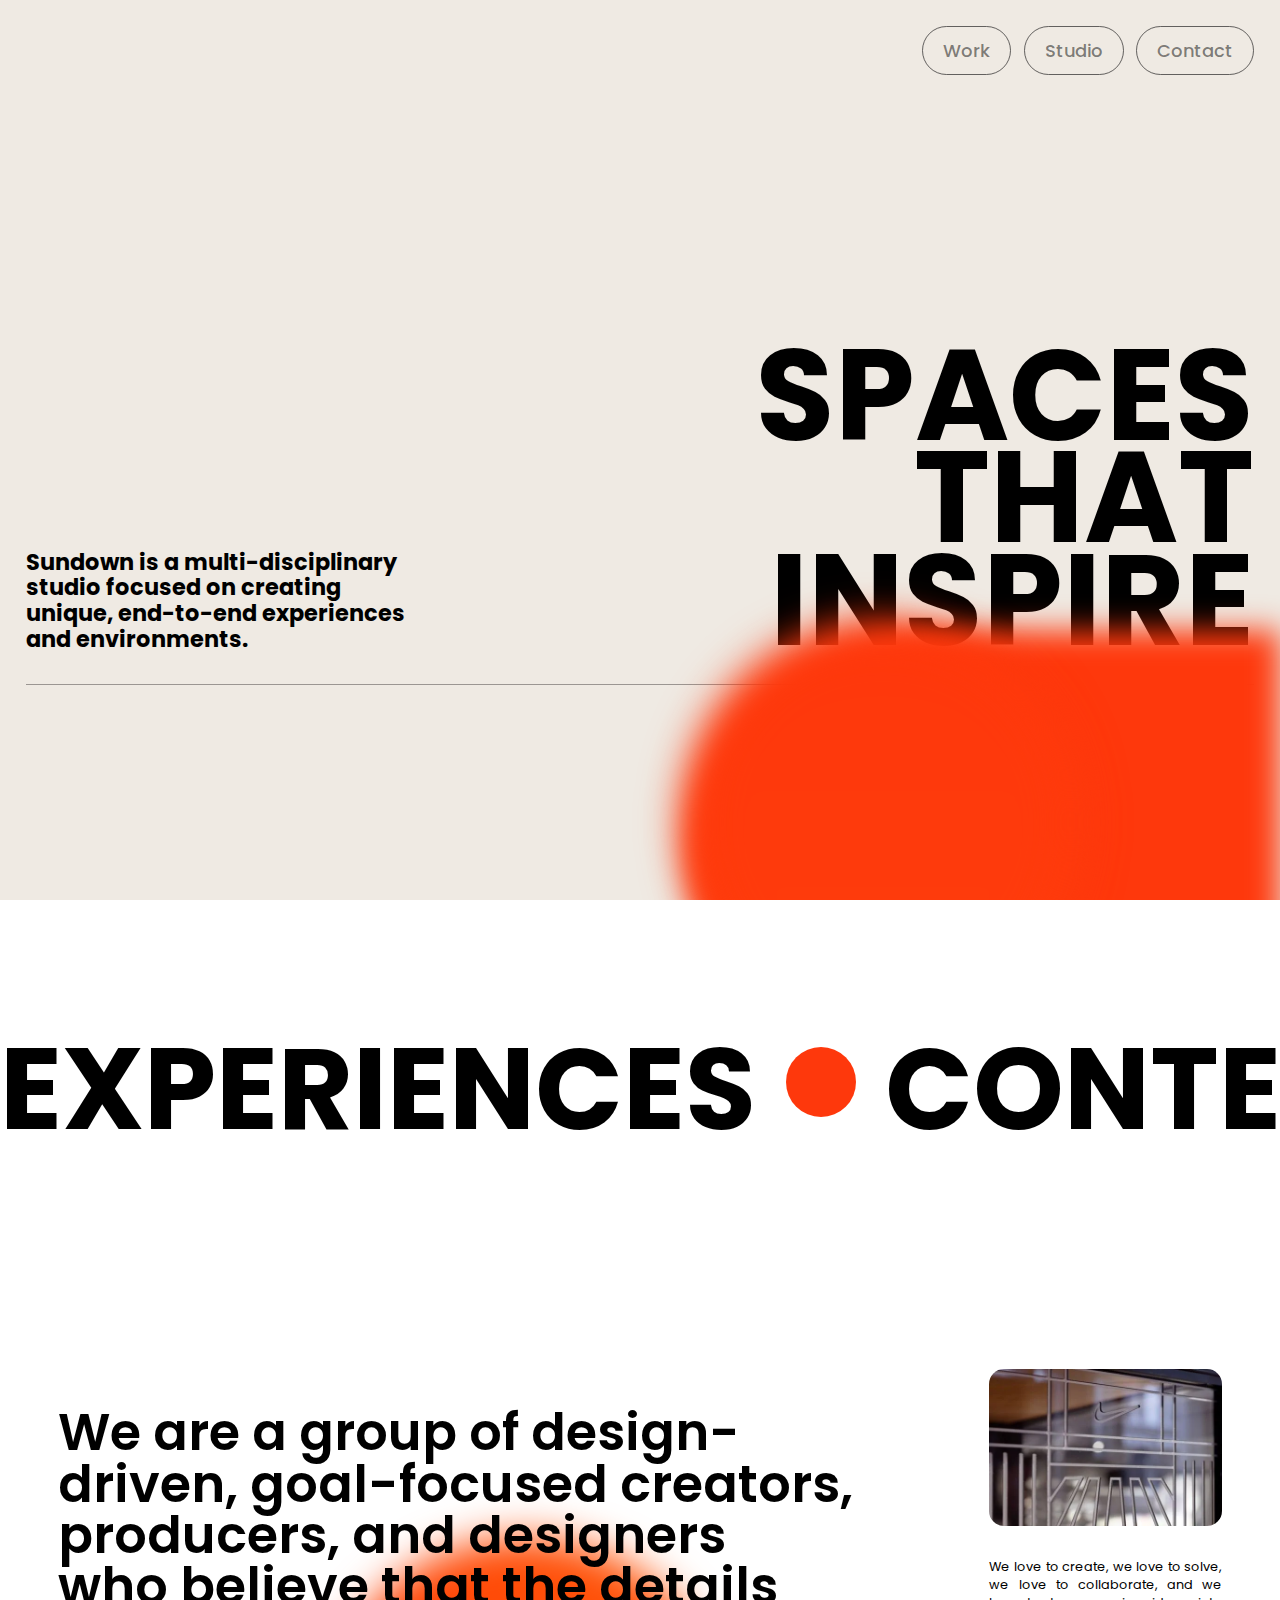
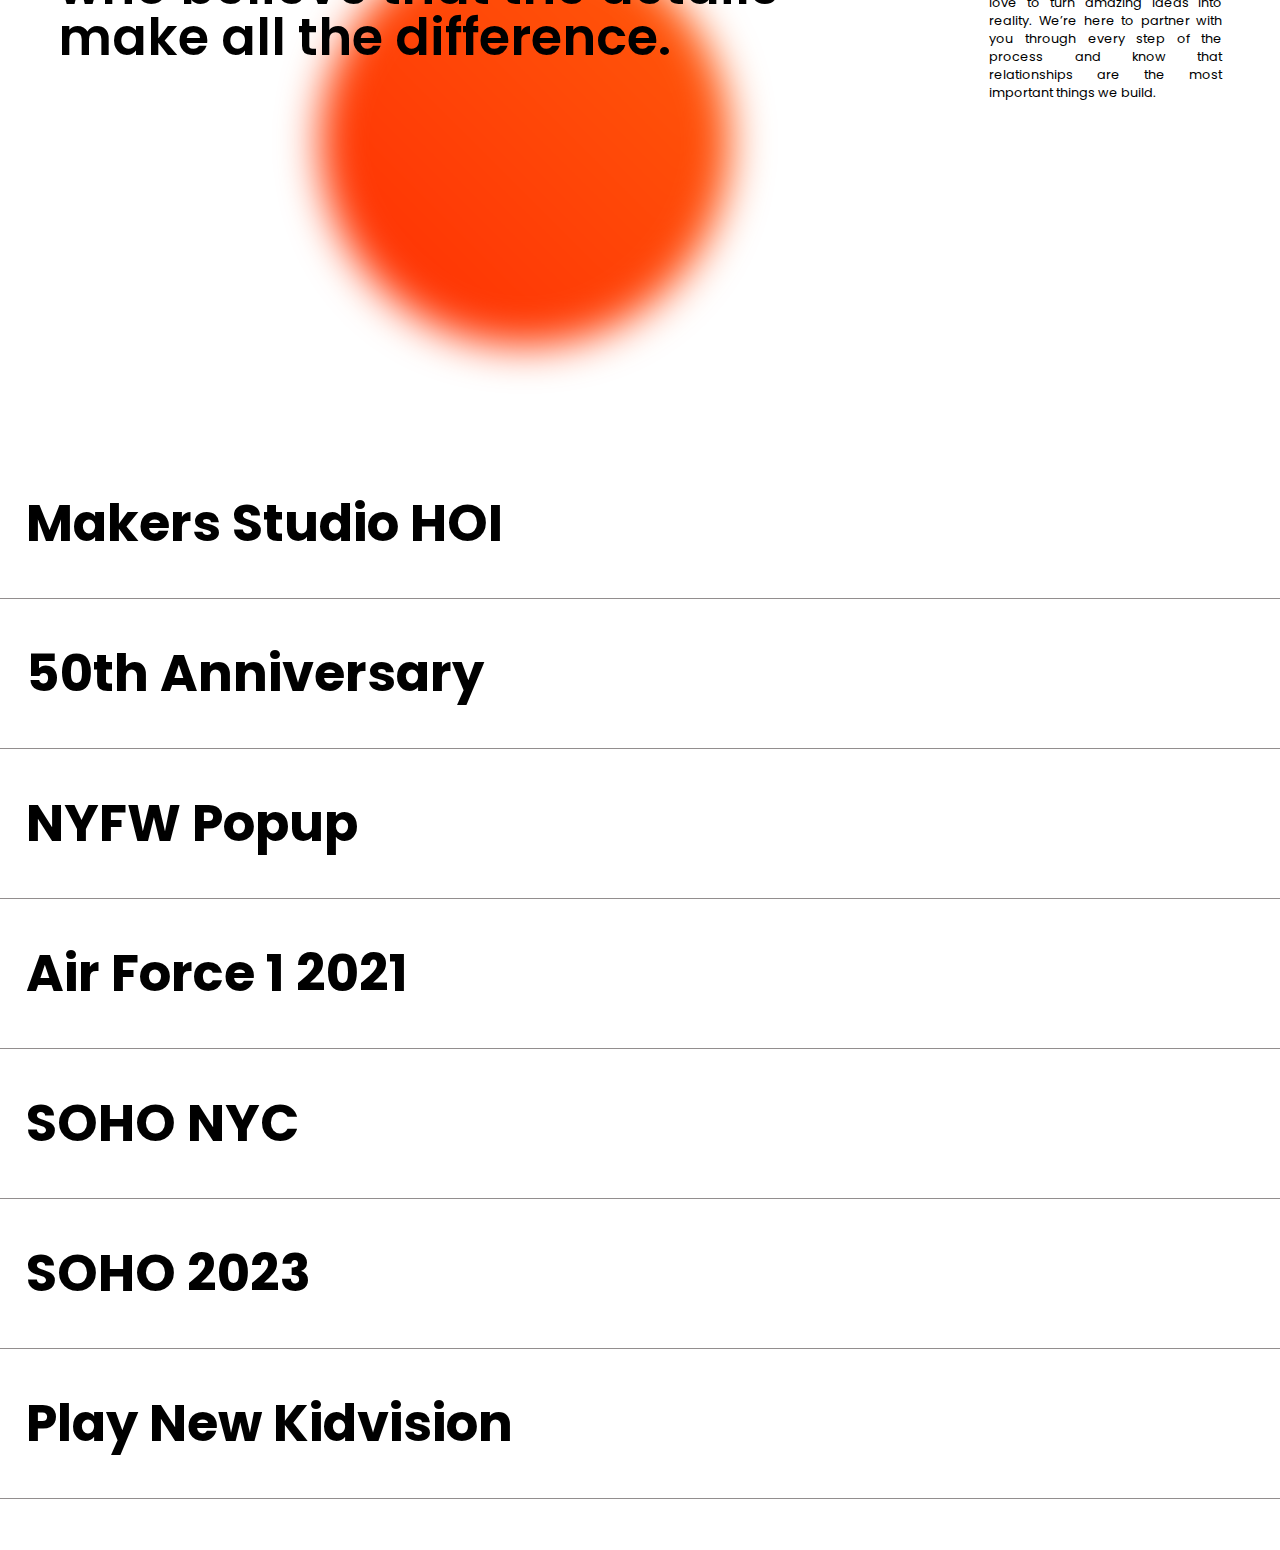
==== animated landing page/index.html @ bda1d617 "this landing page is completely made on html-css-js" ====
<!DOCTYPE html>
<html lang="en">
<head>
    <meta charset="UTF-8">
    <meta name="viewport" content="width=device-width, initial-scale=1.0">
    <title>Sundown Studio</title>
    <link rel="stylesheet" href="style.css">
    <link rel="stylesheet" href="https://cdn.jsdelivr.net/npm/locomotive-scroll@3.5.4/dist/locomotive-scroll.css">
    <link rel="shortcut icon" href="./favicon.png" type="image/x-icon">
</head>
<body>
    <div id="fixed-image">

    </div>
    <div id="main">
        <div id="page1">

            <nav>
                <img src="https://assets-global.website-files.com/64d3dd9edfb41666c35b15b7/64d3dd9edfb41666c35b15c2_Sundown%20logo.svg" alt="">

                <div id="nav-part2">
                    <h4><a href="#">Work</a></h4>
                    <h4><a href="#">Studio</a></h4>
                    <h4><a href="#">Contact</a></h4>
                </div>
            </nav>

            <div id="center">
                <div id="left">
                    <h3>Sundown is a multi-disciplinary studio focused on creating unique, end-to-end experiences and environments.</h3>
                </div>
                <div id="right">
                    <h1>SPACES <br>
                        THAT <br>
                        INSPIRE</h1>
                </div>
            
            <div id="hero-shape">
                <div id="hero-1"></div>
                <div id="hero-2"></div>
                <div id="hero-3"></div>
            </div>
            </div>
            <video autoplay loop muted src="./videos/video.mp4"></video>
          
        </div>

        <div id="page2">
            <div id="moving-text">
                <div class="con">
                    <h1>EXPERIENCES</h1>
                    <div id="gola"></div>
                    <H1>CONTENT</H1>
                    <div id="gola"></div>
                    <H1>ENVIRONMENT</H1>
                    <div id="gola"></div>
                </div>
                <div class="con">
                    <h1>EXPERIENCES</h1>
                    <div id="gola"></div>
                    <H1>CONTENT</H1>
                    <div id="gola"></div>
                    <H1>ENVIRONMENT</H1>
                    <div id="gola"></div>
                </div>
                <div class="con">
                    <h1>EXPERIENCES</h1>
                    <div id="gola"></div>
                    <H1>CONTENT</H1>
                    <div id="gola"></div>
                    <H1>ENVIRONMENT</H1>
                    <div id="gola"></div>
                </div>
            </div>
            <div id="page2-bottom">
                <h1>
                    We are a group of design-<br>driven, goal-focused creators,<br> producers, and designers <br> who believe that the details make all the difference. 
                </h1>
                <div id="bottom-page2">
                    <img src="./images/img2_sundown.webp" alt="">
                    <p>We love to create, we love to solve, we love to collaborate, and we love to turn amazing ideas into reality. We’re here to partner with you through every step of the process and know that relationships are the most important things we build.
                    </p>
                </div>
            </div>
            <div id="gooey">
                <div id="gooey1"></div>
                <div id="gooey2"></div>
            </div>
        </div>

        <div id="page3">
            <div id="elem-container">
                <div id="elem1" class="elem"
                    data-image="https://images.unsplash.com/photo-1701001308648-7b731a52b8d7?w=500&auto=format&fit=crop&q=60&ixlib=rb-4.0.3&ixid=M3wxMjA3fDB8MHxlZGl0b3JpYWwtZmVlZHwxNHx8fGVufDB8fHx8fA%3D%3D">
                    <div class="overlay"></div>
                    <h2>Makers Studio HOI</h2>
                </div>
                <div class="elem"
                    data-image="https://images.unsplash.com/photo-1700975928909-da4a46227a47?w=500&auto=format&fit=crop&q=60&ixlib=rb-4.0.3&ixid=M3wxMjA3fDB8MHxlZGl0b3JpYWwtZmVlZHw0fHx8ZW58MHx8fHx8">
                    <div class="overlay"></div>
                    <h2>50th Anniversary</h2>
                </div>
                <div class="elem"
                    data-image="https://images.unsplash.com/photo-1701077137611-9be394bf62f0?w=500&auto=format&fit=crop&q=60&ixlib=rb-4.0.3&ixid=M3wxMjA3fDB8MHxlZGl0b3JpYWwtZmVlZHwyMHx8fGVufDB8fHx8fA%3D%3D">
                    <div class="overlay"></div>
                    <h2>NYFW Popup</h2>
                </div>
                <div class="elem"
                    data-image="https://images.unsplash.com/photo-1701014159309-4a8b84faadfe?w=500&auto=format&fit=crop&q=60&ixlib=rb-4.0.3&ixid=M3wxMjA3fDB8MHxlZGl0b3JpYWwtZmVlZHwxOXx8fGVufDB8fHx8fA%3D%3D">
                    <div class="overlay"></div>
                    <h2>Air Force 1 2021</h2>
                </div>
                <div class="elem"
                    data-image="https://images.unsplash.com/photo-1700924546093-f914fd5b8814?w=500&auto=format&fit=crop&q=60&ixlib=rb-4.0.3&ixid=M3wxMjA3fDB8MHxlZGl0b3JpYWwtZmVlZHwyOHx8fGVufDB8fHx8fA%3D%3D">
                    <div class="overlay"></div>
                    <h2>SOHO NYC</h2>
                </div>
                <div class="elem"
                    data-image="https://images.unsplash.com/photo-1700601437860-e66da79cf6d2?w=500&auto=format&fit=crop&q=60&ixlib=rb-4.0.3&ixid=M3wxMjA3fDB8MHxlZGl0b3JpYWwtZmVlZHw1OXx8fGVufDB8fHx8fA%3D%3D">
                    <div class="overlay"></div>
                    <h2>SOHO 2023</h2>
                </div>
                <div class="elem"
                    data-image="https://images.unsplash.com/photo-1700769025506-6c3dcb9ec9b7?w=500&auto=format&fit=crop&q=60&ixlib=rb-4.0.3&ixid=M3wxMjA3fDB8MHxlZGl0b3JpYWwtZmVlZHw2OXx8fGVufDB8fHx8fA%3D%3D">
                    <div class="overlay"></div>
                    <h2>Play New Kidvision</h2>
                </div>
            </div>

    </div>
    <script src="https://cdn.jsdelivr.net/npm/locomotive-scroll@3.5.4/dist/locomotive-scroll.js"></script>
    <script src="https://cdnjs.cloudflare.com/ajax/libs/gsap/3.12.5/gsap.min.js" integrity="sha512-7eHRwcbYkK4d9g/6tD/mhkf++eoTHwpNM9woBxtPUBWm67zeAfFC+HrdoE2GanKeocly/VxeLvIqwvCdk7qScg==" crossorigin="anonymous" referrerpolicy="no-referrer"></script>
    <script src="https://cdnjs.cloudflare.com/ajax/libs/gsap/3.12.5/ScrollTrigger.min.js" integrity="sha512-onMTRKJBKz8M1TnqqDuGBlowlH0ohFzMXYRNebz+yOcc5TQr/zAKsthzhuv0hiyUKEiQEQXEynnXCvNTOk50dg==" crossorigin="anonymous" referrerpolicy="no-referrer"></script>
    <script src="script.js"></script>
</body>
</html>
---- animated landing page/style.css ----
@import url('https://fonts.googleapis.com/css2?family=Poppins:ital,wght@0,100;0,200;0,300;0,400;0,500;0,600;0,700;0,800;0,900;1,100;1,200;1,300;1,400;1,500;1,600;1,700;1,800;1,900&display=swap');


*{
    margin: 0;
    padding: 0;
    box-sizing: border-box;
    font-family: "Poppins", sans-serif;
}

html,body{
    height: 100%;
    width: 100%;
}

#page1{
    min-height: 100vh;
    width: 100%;
    background-color: rgb(239,234,227);
    position: relative;
    padding: 0 2vw;
}

nav{
    padding: 2vw 0vw;
    width: 100%;
    display: flex;
    align-items: center;
    justify-content: space-between;
}

#nav-part2{
    display: flex;
    align-items: center;
    gap: 1vw;
    
}

#nav-part2 h4 {
    padding: 10px 20px;
    border: 1px solid rgba(49, 47, 47, 0.74);
    border-radius: 50px;
    font-weight: 500;
    color: rgba(7, 7, 7, 0.521);
    transition: all ease 0.4s;
    position: relative;
    font-size: 18px;
    overflow: hidden;
    
}

#nav-part2 h4::after{
    content: "";
    position: absolute;
    height: 100%;
    width: 100%;
    background-color: black;
    left: 0;
    bottom: -100%;
    border-radius: 50%;
    transition: all ease 0.4s;
}

#nav-part2 h4:hover::after{
    bottom: 0;
    border-radius: 0 ;
}

#nav-part2 h4 a{
    color: rgba(0, 0, 0, 0.486);
    text-decoration: none;
    z-index: 9;
    position: relative;
}

#nav-part2 h4:hover a{
    color: white;
}

#center{
    height: 65vh;
    width: 100%;
    display: flex;
    align-items: flex-end;
    justify-content: space-between;
    border-bottom: 1px solid rgba(43, 40, 40, 0.432);
    padding-bottom: 2.5vw;
}

#left{
    width: 30vw;
    font-size: 1.5vw;
    line-height: 2vw;
}

#center h1{
    font-size: 10vw;
    text-align: right;
    line-height: 8vw;
}

#page1 video{
    width: 100%;
    border-radius: 30px;
    margin-top: 4vw;
    position: relative;
}

#hero-shape{
    position: absolute;
    width: 46vw;
    height: 36vw;
    right: 0;
    top: 70vh;

}

#hero-1{
    background-color: #FE380C;
    height: 100%;
    width: 100%;
    border-top-left-radius: 50%;
    border-bottom-left-radius: 50%;
    filter: blur(15px);
    position: absolute;
}

#hero-2{
    background: linear-gradient(#FE380C,#fe3c0c);
    height: 30vw;
    width: 30vw ;
    border-radius: 50%;
    filter: blur(20px);
    position: absolute;
    animation-name: anime2;
    animation-duration: 5s;
    animation-timing-function: linear;
    animation-direction: alternate;
    animation-iteration-count: infinite;
}

#hero-3{
    background: linear-gradient(#FE380C,#fe3c0c);
    height: 30vw;
    width: 30vw;
    border-radius: 50%;
    filter: blur(25px);
    position: absolute;
    animation-name: anime1;
    animation-duration: 3s;
    animation-timing-function: linear;
    animation-direction: alternate;
    animation-iteration-count: infinite;
}

@keyframes anime1 {
    from{
        transform: translate(55%,-3%);
    }
    to{
        transform: translate(0%,-10%);
    }
}

@keyframes anime2 {
    from{
        transform: translate(5%,-5%);
    }
    to{
        transform: translate(-20%,30%);
    }
}

#page2{
    min-height: 100vh;
    width: 100%;
    background-color: white;
    padding: 8vw 0;
    position: relative;
}

#moving-text{
    white-space: nowrap;
    overflow-x: auto;
}

#moving-text::-webkit-scrollbar{
    display: none;
}

.con{
    white-space: nowrap;
    display: inline-block;
    animation-name: move;
    animation-duration: 15s;
    animation-timing-function: linear;
    animation-iteration-count: infinite;
}

#moving-text h1{
    font-size: 9vw;
    display: inline-block;
}

#gola{
    display: inline-block;
    height: 70px;
    width: 70px;
    border-radius: 50%;
    background-color: #FE380C;
    margin: 1vw 2vw;
}

@keyframes move {
    from{
        transform: translateX(0);
    }
    to{
        transform: translate(-100%);

    }
    
}

#page2-bottom{
    height: 80vh;
    width: 100%;
    display: flex;
    padding: 4.5vw;
    align-items: center;
    justify-content: space-between;
    position: relative;
    z-index:9 ;
}

#page2-bottom h1{
    font-size: 4vw;
    width: 70%;
    line-height: 4vw;
    font-weight: 600;

}
#bottom-page2{
    width: 20%;

}

#bottom-page2 img{
    width: 100%;
    border-radius: 15px;
}
#bottom-page2 p{
    font-weight: 400;
    font-size:1vw;
    line-height: 1.4vw;
    text-align: justify;
    margin-top: 2vw;
}

#page2 #gooey{
    height: 32vw;
    width: 32vw;
    position: absolute;
    border-radius: 50%;
    background: linear-gradient(to top right, #ff2d03, #ff5c0b);
    top: 58%;
    left: 25%;
    filter: blur(20px);
    animation-name: gooey;
    animation-duration: 5s;
    animation-iteration-count: infinite;
    animation-direction: alternate;
    animation-timing-function: ease-in-out;
}

@keyframes gooey{
    from{
        filter: blur(20px);
        transform: translate(10%,-10%) skew(0);
    }
    to{
        filter: blur(30px);
        transform: translate(-10%,10%) skew(-12deg);
    }
}

#page3{
    min-height: 100vh;
    width: 100%;
    padding: 4vw 0;
    
}
.elem{
    height: 150px;
    width: 100%;
    /* background-color: orange; */
    position: relative;
    border-bottom: 1px solid #585151a6;
    overflow: hidden;
    display: flex;
    align-items: center;
    padding: 0 2vw;
}

.elem h2{
    font-size: 4vw;
    position: relative;
    z-index: 9;
}

.elem .overlay{
    height: 100%;
    width: 100%;
    background-color: #FF9831;
    position: absolute;
    left: 0;
    top: -100%;
    transition:all ease 0.25s;
}

.elem:hover .overlay{
    top: 0;
}

#fixed-image{
    height: 30vw;
    width: 25vw;
    background-color: red;
    border-radius: 10px;
    position: absolute;
    z-index: 99;
    left: 50%;
    top: 25%;
    display: none;

}
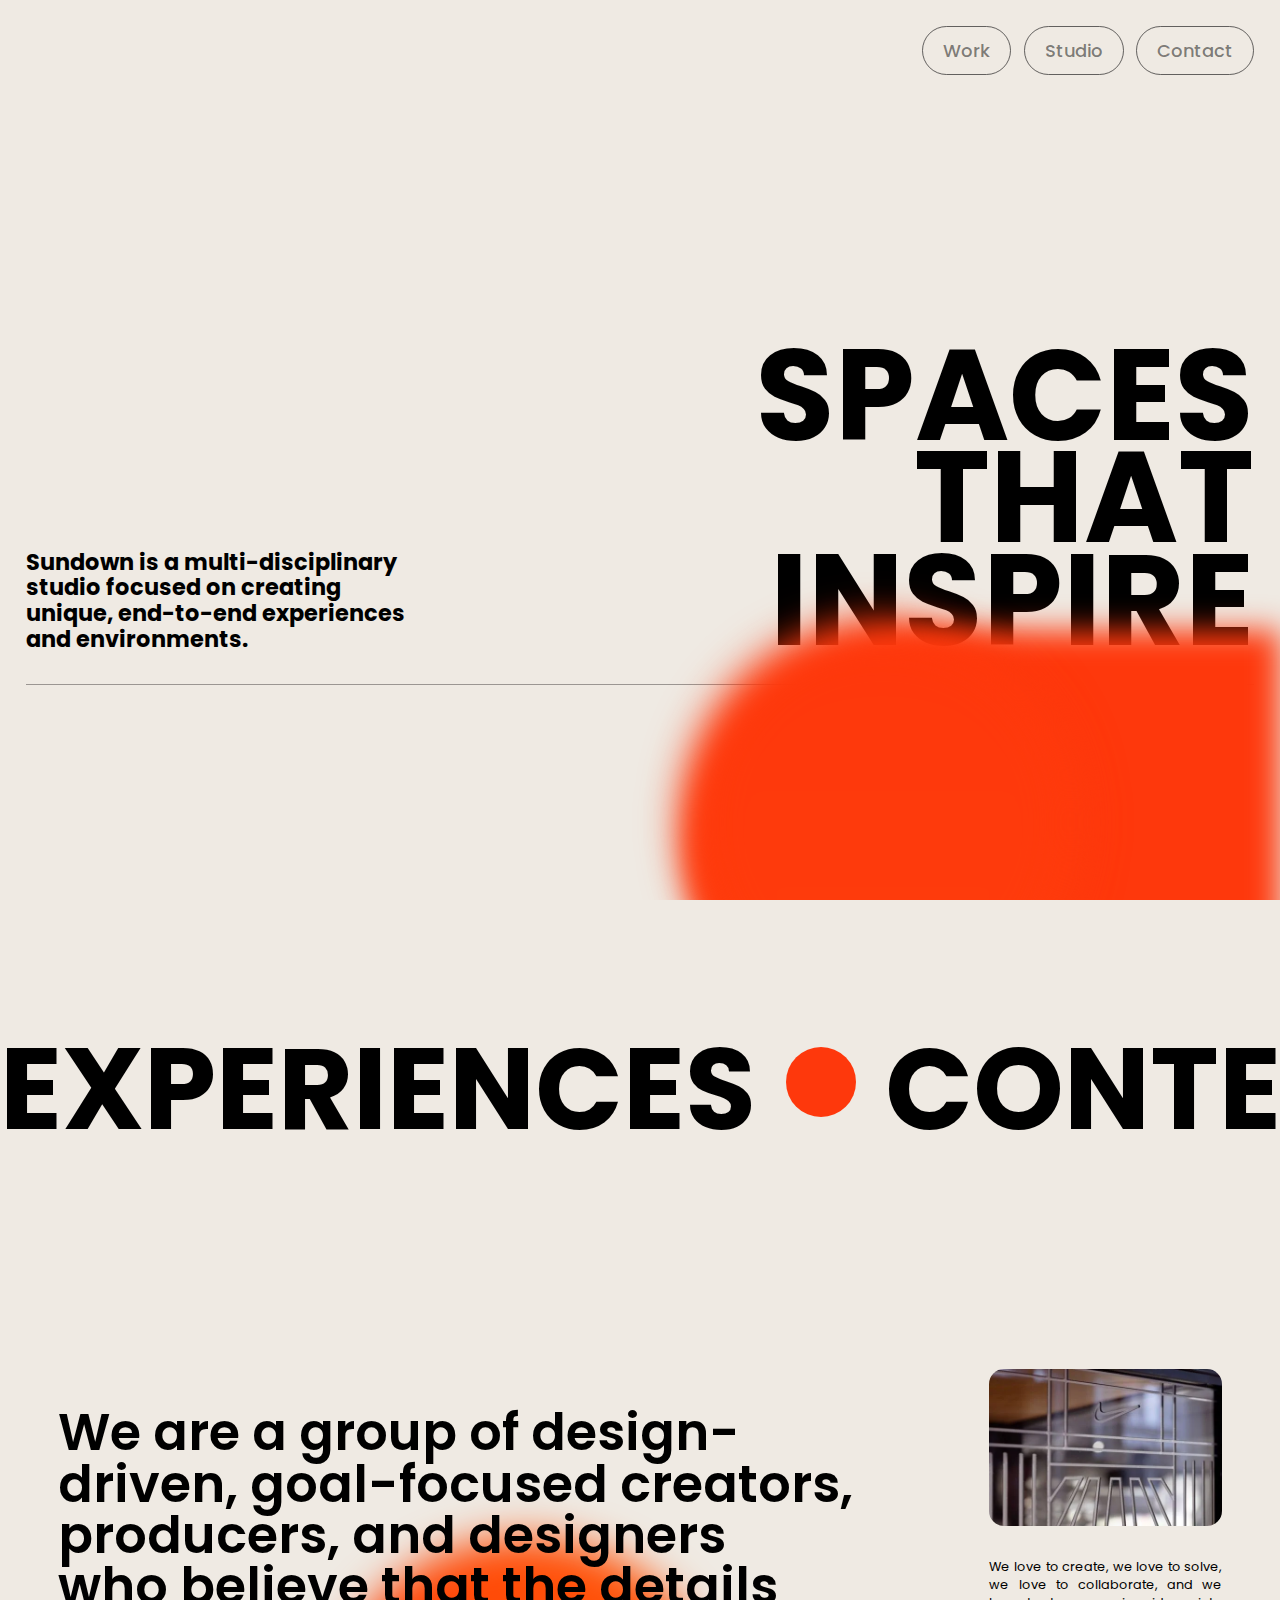
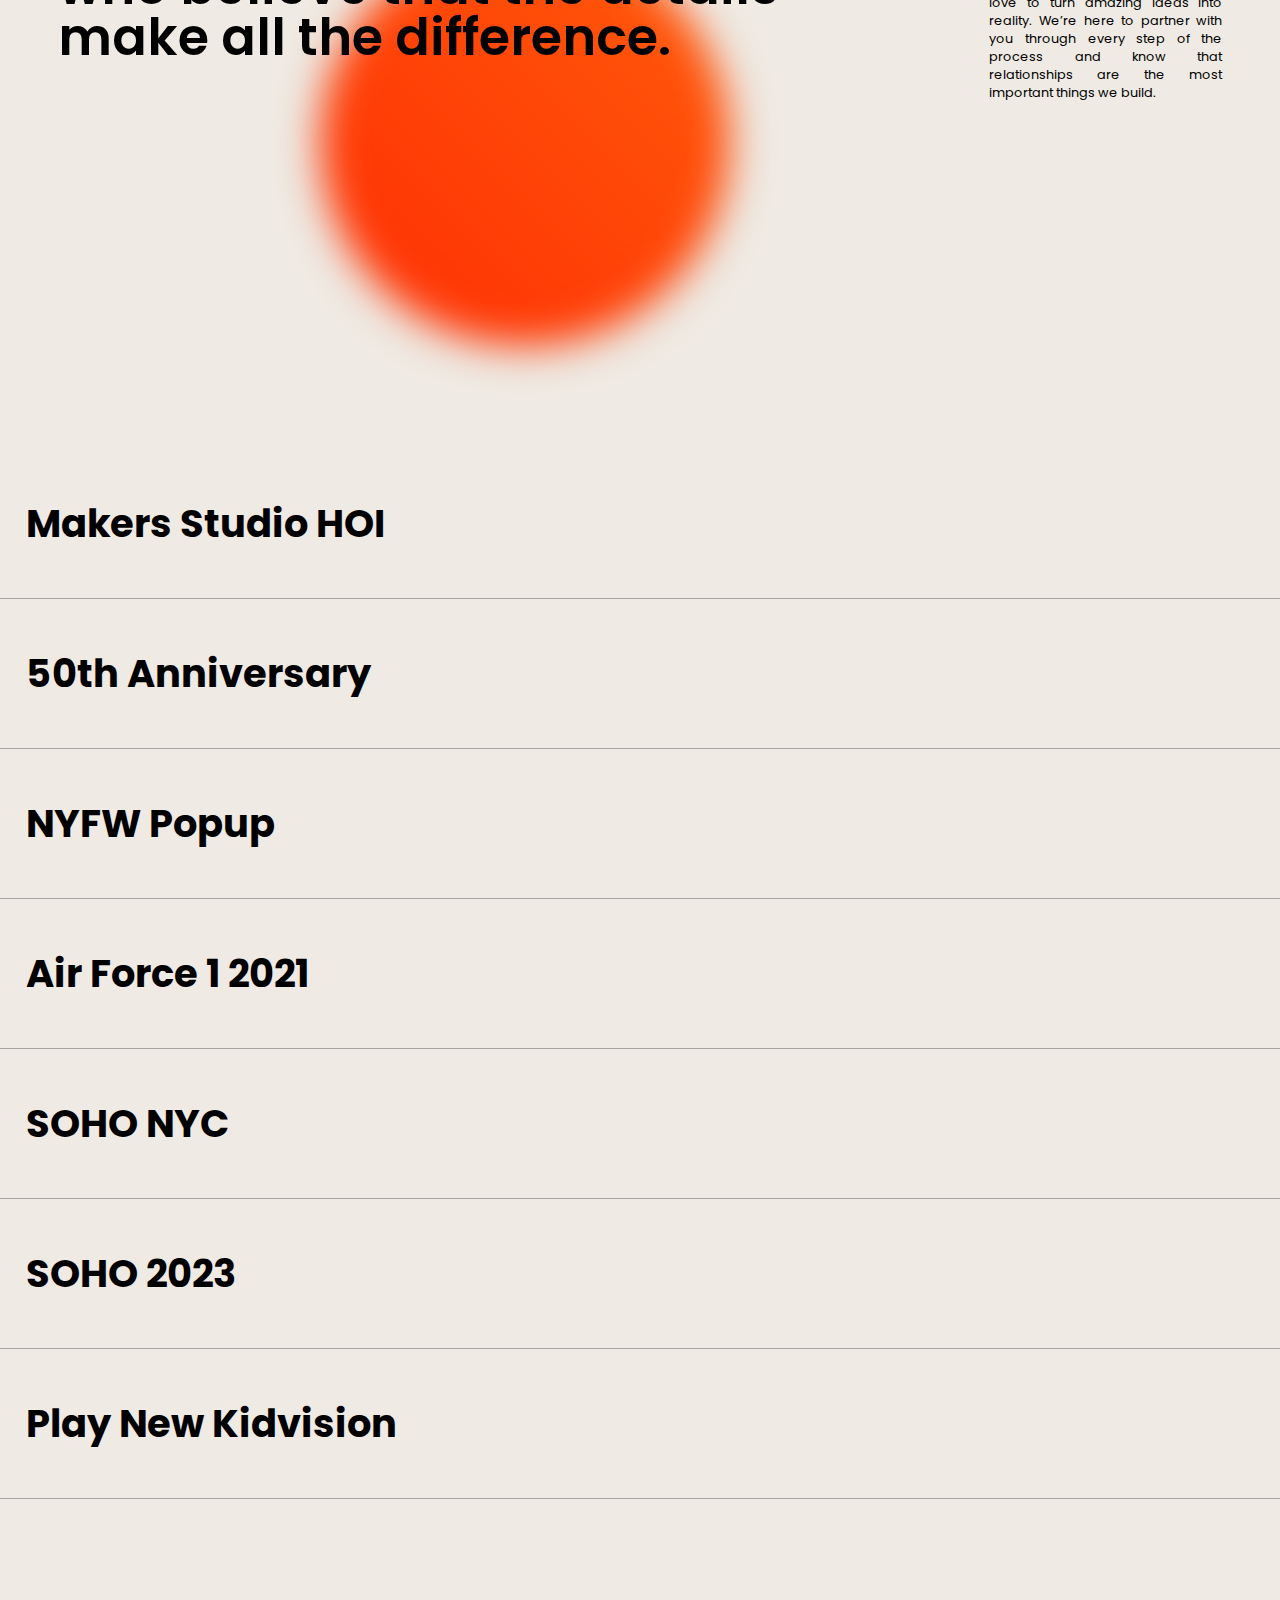
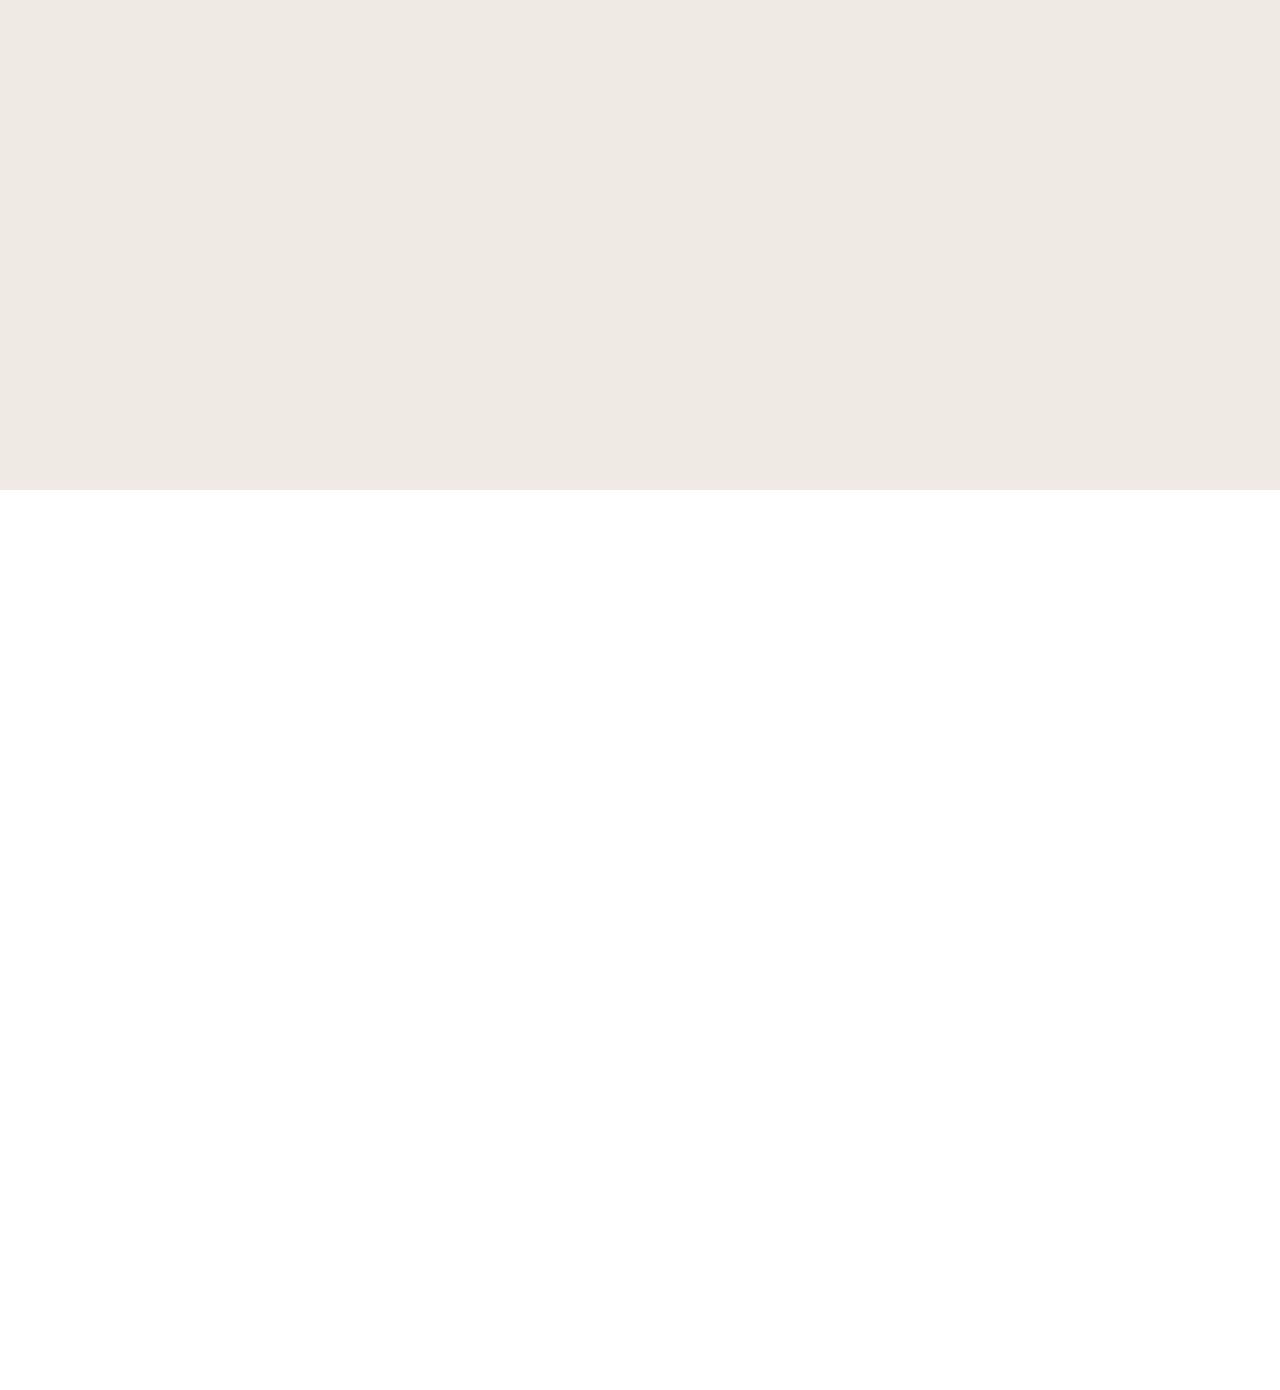
==== commit 1bf8f04f: "some edits" ====
--- a/animated landing page/index.html
+++ b/animated landing page/index.html
@@ -126,8 +126,24 @@
                     <h2>Play New Kidvision</h2>
                 </div>
             </div>
+        </div>
 
+        <!-- <div id="page4">
+            
+            <div id="left">
+                <h1 class="left" id="first">Design</h1>
+                <h1 class="left" id="then">Project <br>
+                        Execution</h1>
+                <p class="left">Our team works with our clients to refine an idea and concept into an executable design. We create a final design that encompasses the brand narrative to bring stories to life and provide end-to-end design solutions from concept, design, and architectural drawings to 3D renderings.</p>
+            </div>
+            <div id="right">
+                <img src="./images/img3.webp" alt="">
+            </div>            
+        </div> -->
+        <div id="page4"></div>
+        <div id="page5"></div>
     </div>
+
     <script src="https://cdn.jsdelivr.net/npm/locomotive-scroll@3.5.4/dist/locomotive-scroll.js"></script>
     <script src="https://cdnjs.cloudflare.com/ajax/libs/gsap/3.12.5/gsap.min.js" integrity="sha512-7eHRwcbYkK4d9g/6tD/mhkf++eoTHwpNM9woBxtPUBWm67zeAfFC+HrdoE2GanKeocly/VxeLvIqwvCdk7qScg==" crossorigin="anonymous" referrerpolicy="no-referrer"></script>
     <script src="https://cdnjs.cloudflare.com/ajax/libs/gsap/3.12.5/ScrollTrigger.min.js" integrity="sha512-onMTRKJBKz8M1TnqqDuGBlowlH0ohFzMXYRNebz+yOcc5TQr/zAKsthzhuv0hiyUKEiQEQXEynnXCvNTOk50dg==" crossorigin="anonymous" referrerpolicy="no-referrer"></script>
--- a/animated landing page/style.css
+++ b/animated landing page/style.css
@@ -11,6 +11,12 @@
 html,body{
     height: 100%;
     width: 100%;
+}
+
+#main{
+    /* background-color: black; */
+    position: relative;
+    z-index: 10;
 }
 
 #page1{
@@ -174,7 +180,7 @@
 #page2{
     min-height: 100vh;
     width: 100%;
-    background-color: white;
+    background-color: #EFEAE3;
     padding: 8vw 0;
     position: relative;
 }
@@ -249,6 +255,7 @@
     width: 100%;
     border-radius: 15px;
 }
+
 #bottom-page2 p{
     font-weight: 400;
     font-size:1vw;
@@ -284,53 +291,71 @@
     }
 }
 
-#page3{
+#page3 {
     min-height: 100vh;
     width: 100%;
+    background-color: #EFEAE3;
     padding: 4vw 0;
-    
-}
-.elem{
+}
+
+.elem {
     height: 150px;
     width: 100%;
-    /* background-color: orange; */
-    position: relative;
-    border-bottom: 1px solid #585151a6;
+    position: relative;
+
+    border-bottom: 1px solid #38383864;
     overflow: hidden;
     display: flex;
     align-items: center;
     padding: 0 2vw;
 }
 
-.elem h2{
-    font-size: 4vw;
+.elem h2 {
+    font-size: 3vw;
     position: relative;
     z-index: 9;
 }
 
-.elem .overlay{
+.elem .overlay {
     height: 100%;
     width: 100%;
-    background-color: #FF9831;
+    background-color: orange;
     position: absolute;
     left: 0;
     top: -100%;
-    transition:all ease 0.25s;
-}
-
-.elem:hover .overlay{
+    transition: all ease 0.25s;
+}
+
+.elem:hover .overlay {
     top: 0;
 }
 
-#fixed-image{
+
+
+#fixed-image {
     height: 30vw;
-    width: 25vw;
-    background-color: red;
-    border-radius: 10px;
-    position: absolute;
+    width: 24vw;
+    /* background-color: red; */
+    border-radius: 15px;
+    position: fixed;
     z-index: 99;
     left: 50%;
     top: 25%;
     display: none;
-
-}+    background-size: cover;
+    background-position: center;
+}
+
+#page4{
+    height: 60vh;
+    width: 100%;
+    background-color: #EFEAE3;
+}
+
+#page5{
+    height: 100vh;
+    width: 100%;
+    /* background-color: red; */
+}
+
+
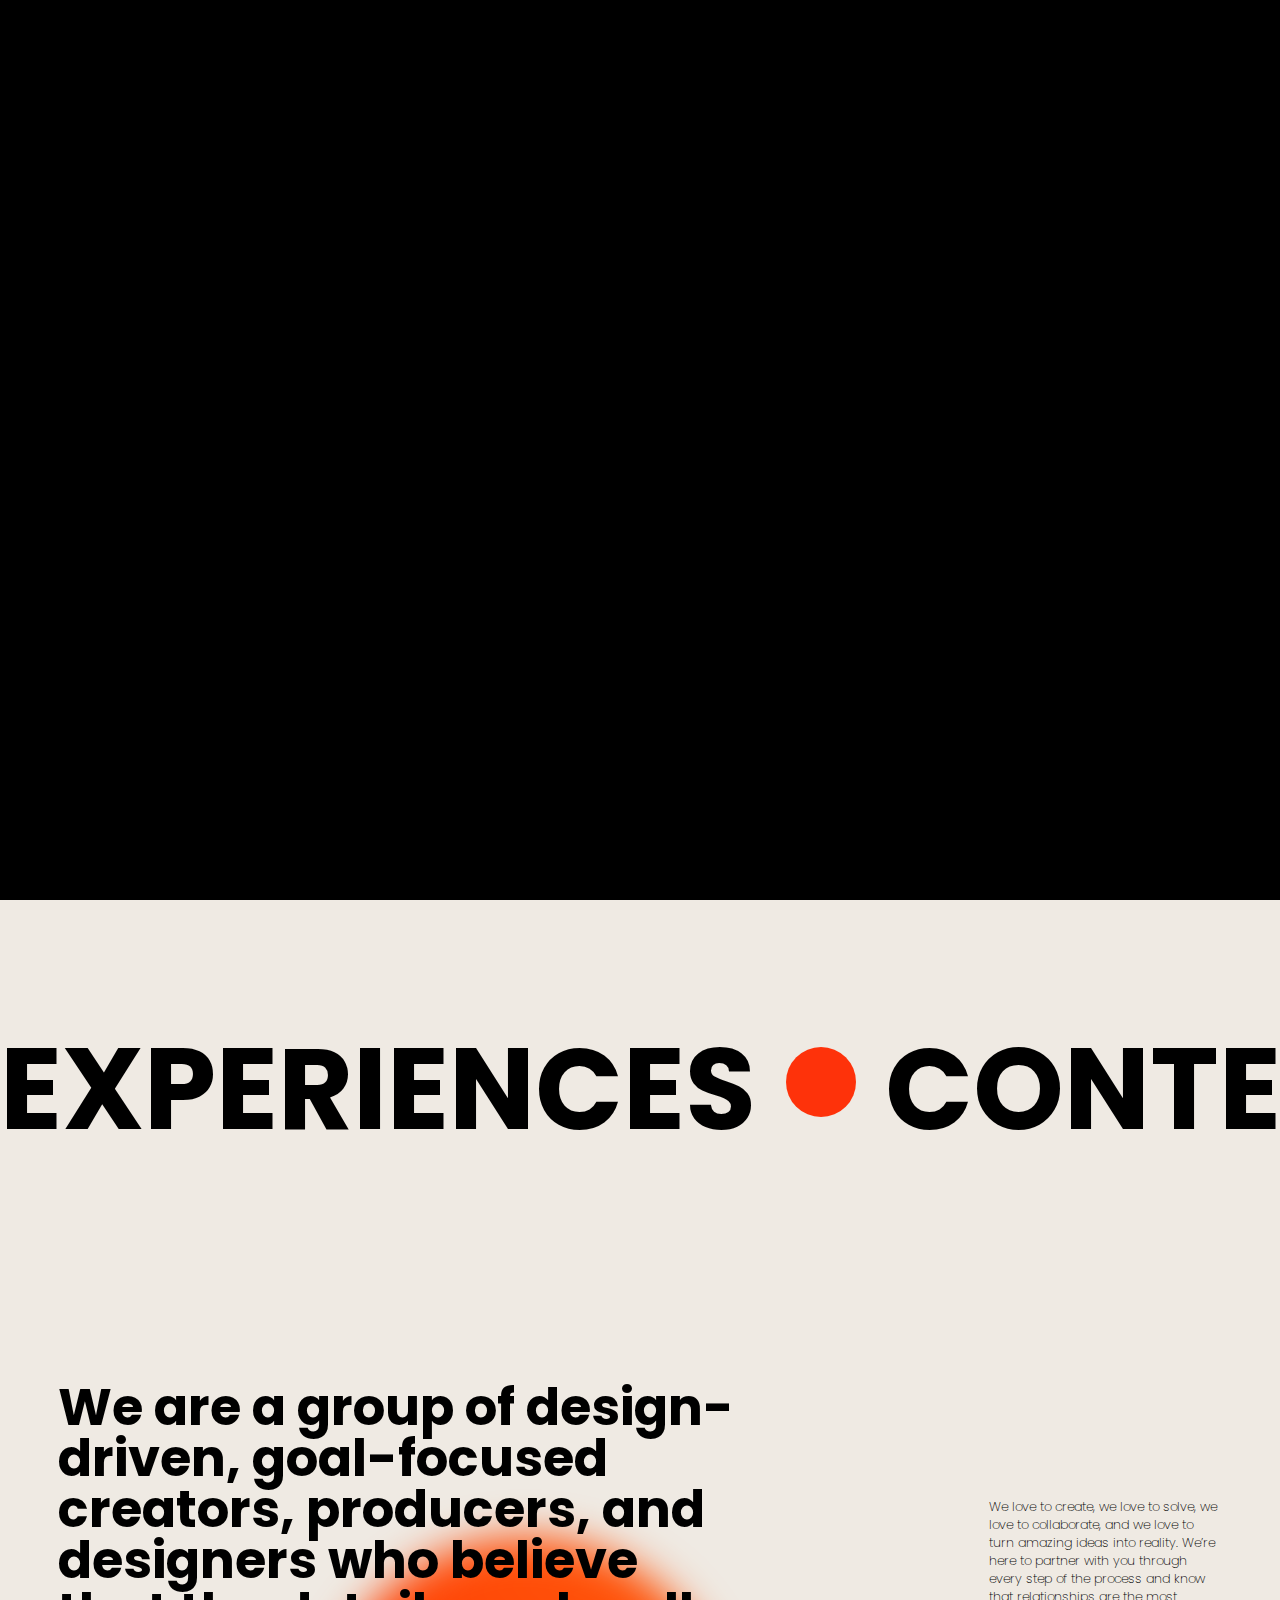
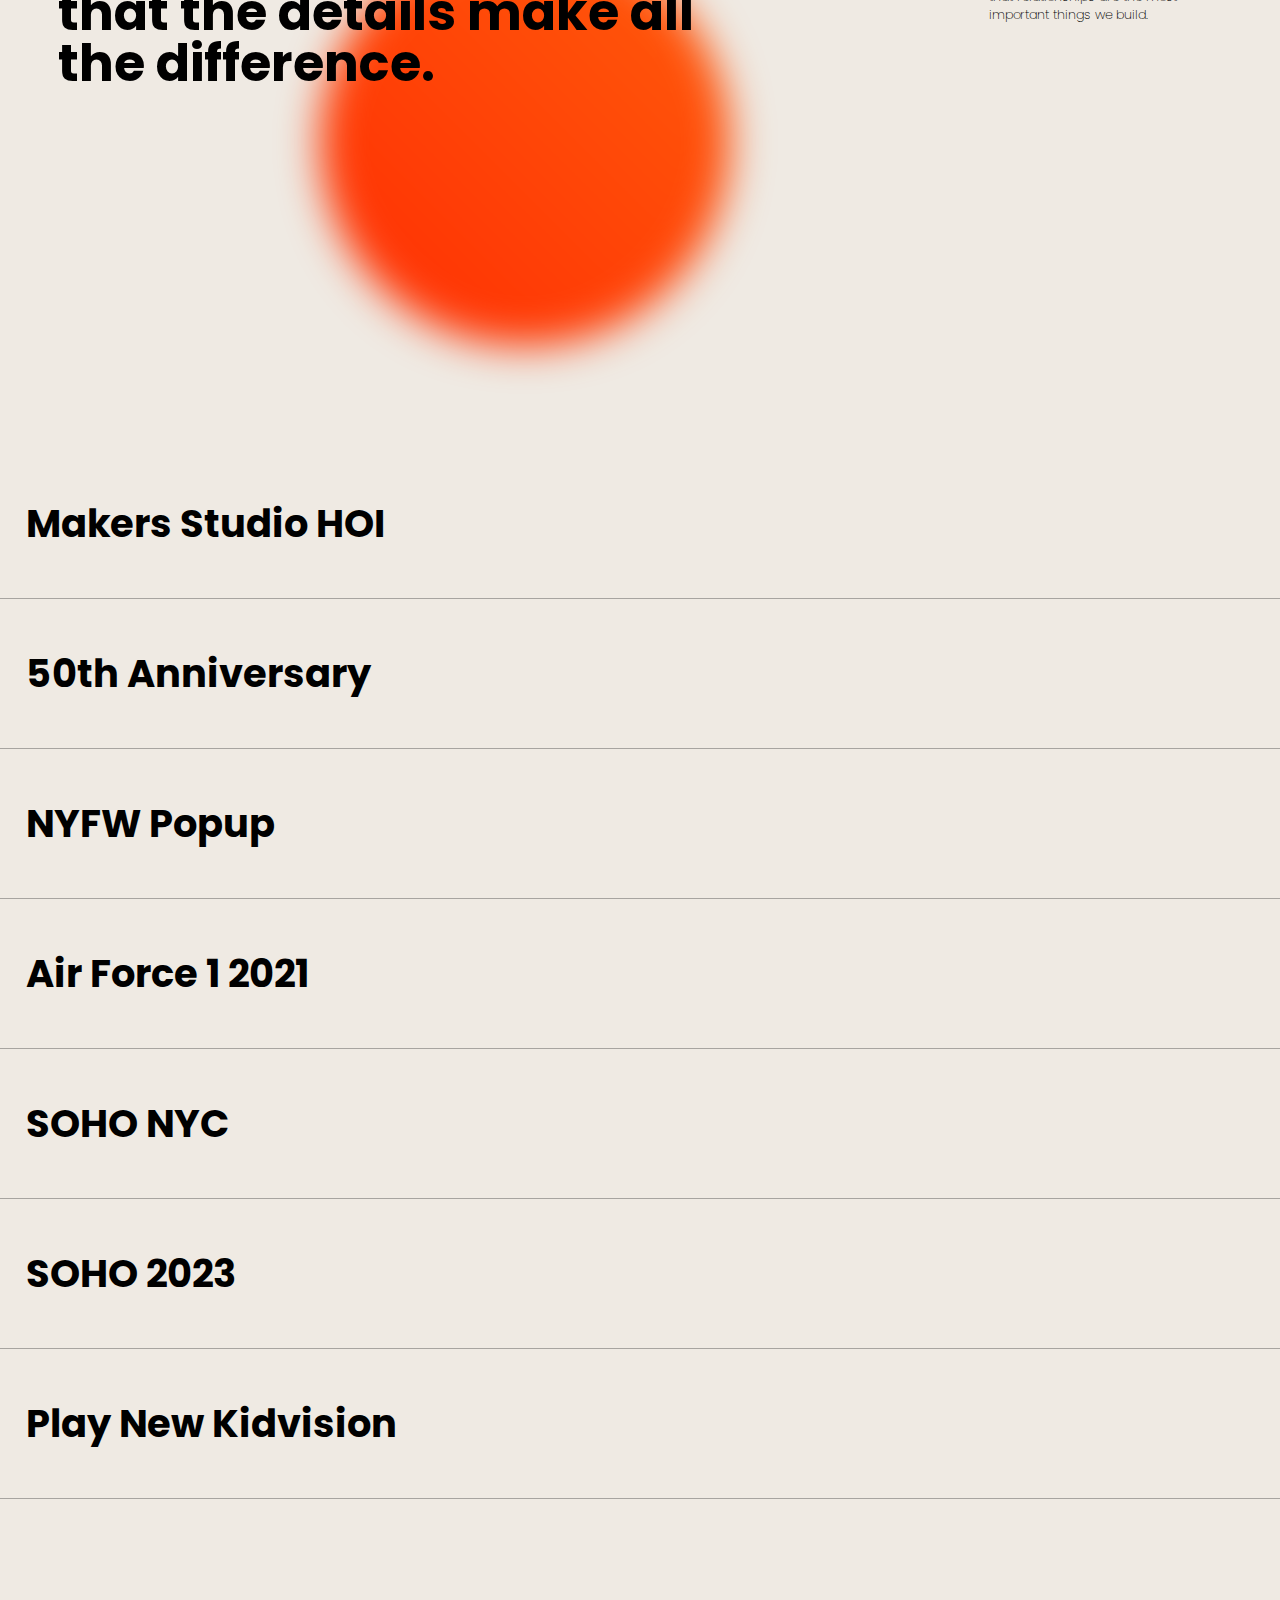
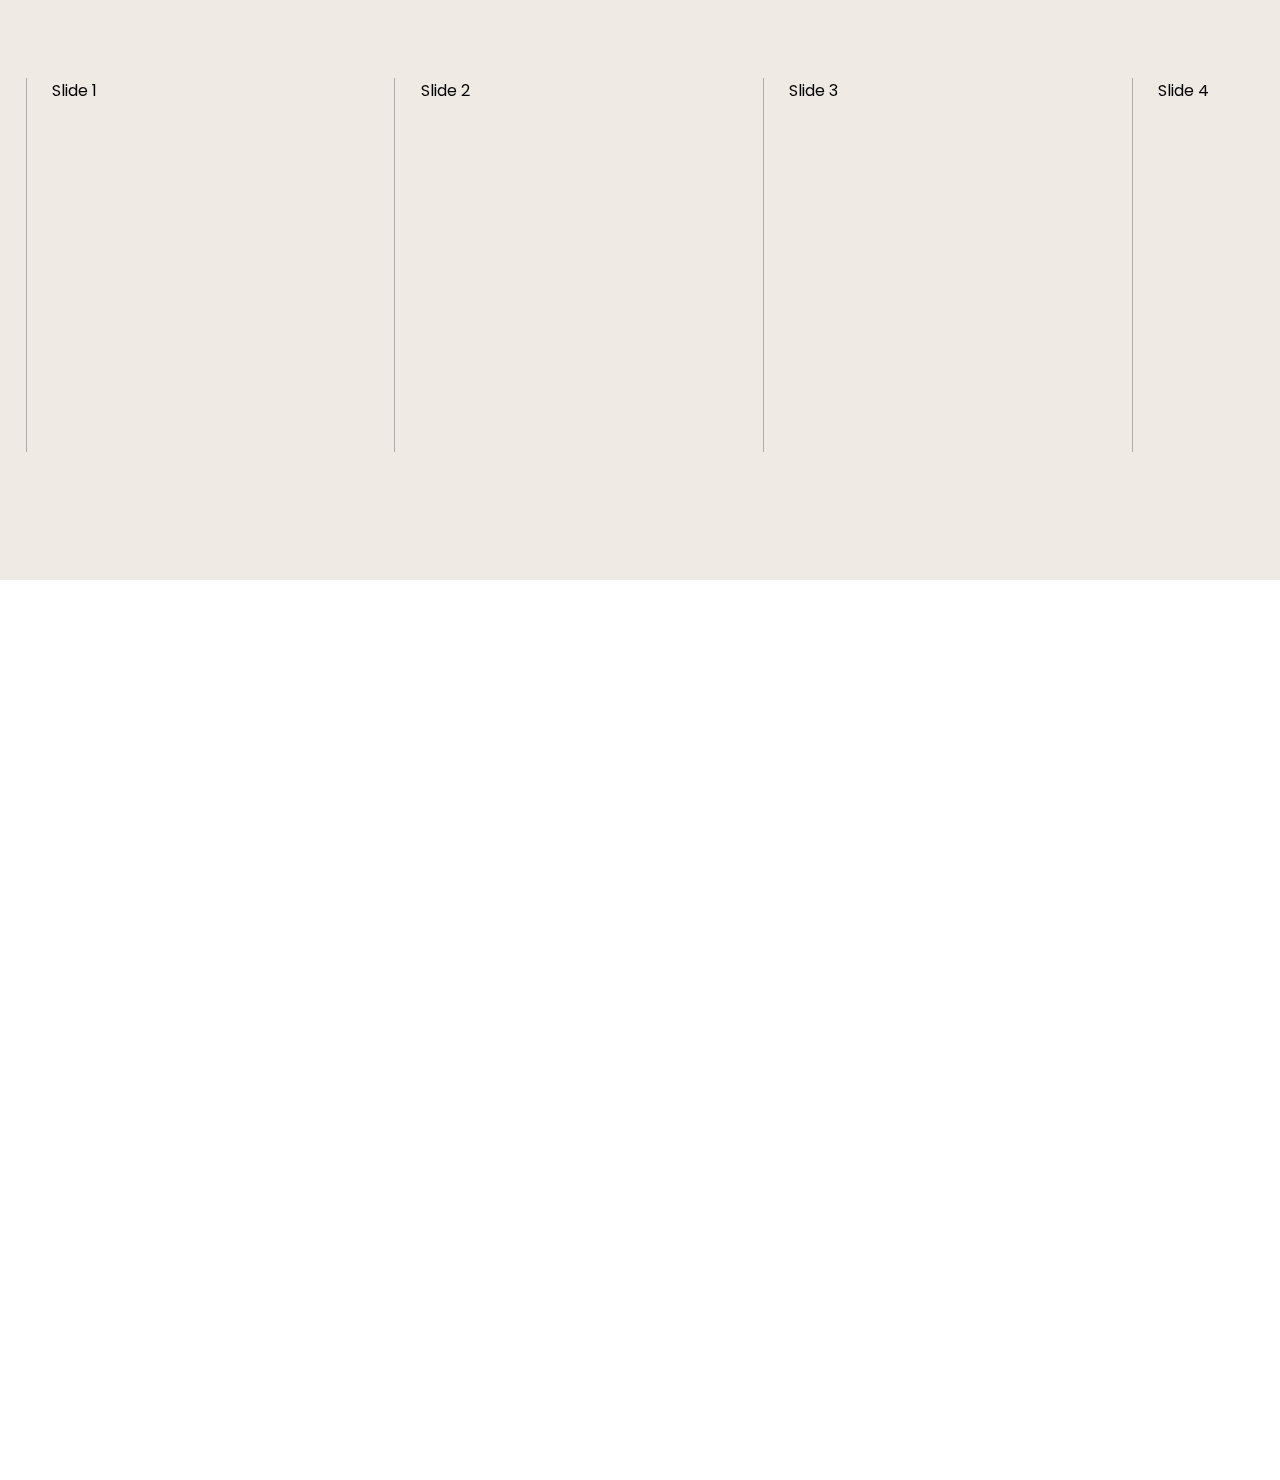
==== commit 89114669: "almost ready" ====
--- a/animated landing page/index.html
+++ b/animated landing page/index.html
@@ -1,93 +1,99 @@
 <!DOCTYPE html>
 <html lang="en">
+
 <head>
     <meta charset="UTF-8">
     <meta name="viewport" content="width=device-width, initial-scale=1.0">
     <title>Sundown Studio</title>
+    <link rel="shortcut icon" href="./icon.png" type="image/x-icon">
+    <link rel="stylesheet" href="https://cdn.jsdelivr.net/npm/locomotive-scroll@3.5.4/dist/locomotive-scroll.css">
+    <link rel="stylesheet" href="https://cdn.jsdelivr.net/npm/swiper@11/swiper-bundle.min.css" />
     <link rel="stylesheet" href="style.css">
-    <link rel="stylesheet" href="https://cdn.jsdelivr.net/npm/locomotive-scroll@3.5.4/dist/locomotive-scroll.css">
-    <link rel="shortcut icon" href="./favicon.png" type="image/x-icon">
 </head>
+
 <body>
+    <div id="loader">
+        <h1>ENVIRONMENTS</h1>
+        <h1>EXPERIENCES</h1>
+        <h1>CONTENT</h1>
+    </div>
     <div id="fixed-image">
 
     </div>
     <div id="main">
+
         <div id="page1">
-
             <nav>
-                <img src="https://assets-global.website-files.com/64d3dd9edfb41666c35b15b7/64d3dd9edfb41666c35b15c2_Sundown%20logo.svg" alt="">
-
+                <img src="https://uploads-ssl.webflow.com/64d3dd9edfb41666c35b15b7/64d3dd9edfb41666c35b15c2_Sundown%20logo.svg"
+                    alt="">
                 <div id="nav-part2">
                     <h4><a href="#">Work</a></h4>
                     <h4><a href="#">Studio</a></h4>
                     <h4><a href="#">Contact</a></h4>
                 </div>
+                <h3>Menu</h3>
             </nav>
-
             <div id="center">
                 <div id="left">
-                    <h3>Sundown is a multi-disciplinary studio focused on creating unique, end-to-end experiences and environments.</h3>
+                    <h3>Sundown is a multi-disciplinary studio focused on creating unique, end-to-end experiences and
+                        environments.</h3>
                 </div>
                 <div id="right">
                     <h1>SPACES <br>
                         THAT <br>
                         INSPIRE</h1>
                 </div>
-            
+
+            </div>
             <div id="hero-shape">
                 <div id="hero-1"></div>
                 <div id="hero-2"></div>
                 <div id="hero-3"></div>
             </div>
-            </div>
             <video autoplay loop muted src="./videos/video.mp4"></video>
-          
         </div>
-
         <div id="page2">
             <div id="moving-text">
                 <div class="con">
                     <h1>EXPERIENCES</h1>
                     <div id="gola"></div>
-                    <H1>CONTENT</H1>
+                    <h1>CONTENT</h1>
                     <div id="gola"></div>
-                    <H1>ENVIRONMENT</H1>
+                    <h1>ENVIRONMENTS</h1>
                     <div id="gola"></div>
                 </div>
                 <div class="con">
                     <h1>EXPERIENCES</h1>
                     <div id="gola"></div>
-                    <H1>CONTENT</H1>
+                    <h1>CONTENT</h1>
                     <div id="gola"></div>
-                    <H1>ENVIRONMENT</H1>
+                    <h1>ENVIRONMENTS</h1>
                     <div id="gola"></div>
                 </div>
                 <div class="con">
                     <h1>EXPERIENCES</h1>
                     <div id="gola"></div>
-                    <H1>CONTENT</H1>
+                    <h1>CONTENT</h1>
                     <div id="gola"></div>
-                    <H1>ENVIRONMENT</H1>
+                    <h1>ENVIRONMENTS</h1>
                     <div id="gola"></div>
                 </div>
             </div>
             <div id="page2-bottom">
-                <h1>
-                    We are a group of design-<br>driven, goal-focused creators,<br> producers, and designers <br> who believe that the details make all the difference. 
-                </h1>
-                <div id="bottom-page2">
-                    <img src="./images/img2_sundown.webp" alt="">
-                    <p>We love to create, we love to solve, we love to collaborate, and we love to turn amazing ideas into reality. We’re here to partner with you through every step of the process and know that relationships are the most important things we build.
-                    </p>
+                <h1>We are a group of design- driven, goal-focused creators,  producers, and designers who
+                    believe that the details  make all the difference.</h1>
+                <div id="bottom-part2">
+                    <img src="https://uploads-ssl.webflow.com/64d3dd9edfb41666c35b15b7/64d3dd9edfb41666c35b15d1_Holding_thumb-p-500.jpg"
+                        alt="">
+                    <p>We love to create, we love to solve, we love to collaborate, and we love to turn amazing ideas
+                        into reality. We’re here to partner with you through every step of the process and know that
+                        relationships are the most important things we build.</p>
                 </div>
             </div>
             <div id="gooey">
-                <div id="gooey1"></div>
-                <div id="gooey2"></div>
+
             </div>
         </div>
-
         <div id="page3">
             <div id="elem-container">
                 <div id="elem1" class="elem"
@@ -127,26 +133,41 @@
                 </div>
             </div>
         </div>
+        <div id="page4">
+            <div class="swiper mySwiper">
+                <div class="swiper-wrapper">
+                    <div class="swiper-slide">Slide 1</div>
+                    <div class="swiper-slide">Slide 2</div>
+                    <div class="swiper-slide">Slide 3</div>
+                    <div class="swiper-slide">Slide 4</div>
+                    <div class="swiper-slide">Slide 5</div>
+                    <div class="swiper-slide">Slide 6</div>
+                    <div class="swiper-slide">Slide 7</div>
+                </div>
 
-        <!-- <div id="page4">
-            
-            <div id="left">
-                <h1 class="left" id="first">Design</h1>
-                <h1 class="left" id="then">Project <br>
-                        Execution</h1>
-                <p class="left">Our team works with our clients to refine an idea and concept into an executable design. We create a final design that encompasses the brand narrative to bring stories to life and provide end-to-end design solutions from concept, design, and architectural drawings to 3D renderings.</p>
             </div>
-            <div id="right">
-                <img src="./images/img3.webp" alt="">
-            </div>            
-        </div> -->
-        <div id="page4"></div>
-        <div id="page5"></div>
+        </div>
+        <div id="page5">
+
+        </div>
+        <div id="full-scr">
+            <div id="full-div1">
+                
+            </div>
+        </div>
     </div>
+    <div id="footer">
+        <div id="footer-div">
 
+        </div>
+        <h1>Sundown</h1>
+        <div id="footer-bottom">
+
+        </div>
+    </div>
     <script src="https://cdn.jsdelivr.net/npm/locomotive-scroll@3.5.4/dist/locomotive-scroll.js"></script>
-    <script src="https://cdnjs.cloudflare.com/ajax/libs/gsap/3.12.5/gsap.min.js" integrity="sha512-7eHRwcbYkK4d9g/6tD/mhkf++eoTHwpNM9woBxtPUBWm67zeAfFC+HrdoE2GanKeocly/VxeLvIqwvCdk7qScg==" crossorigin="anonymous" referrerpolicy="no-referrer"></script>
-    <script src="https://cdnjs.cloudflare.com/ajax/libs/gsap/3.12.5/ScrollTrigger.min.js" integrity="sha512-onMTRKJBKz8M1TnqqDuGBlowlH0ohFzMXYRNebz+yOcc5TQr/zAKsthzhuv0hiyUKEiQEQXEynnXCvNTOk50dg==" crossorigin="anonymous" referrerpolicy="no-referrer"></script>
+    <script src="https://cdn.jsdelivr.net/npm/swiper@11/swiper-bundle.min.js"></script>
     <script src="script.js"></script>
 </body>
+
 </html>--- a/animated landing page/style.css
+++ b/animated landing page/style.css
@@ -13,49 +13,50 @@
     width: 100%;
 }
 
-#main{
-    /* background-color: black; */
+#main {
+    /* background-color: #000; */
     position: relative;
     z-index: 10;
 }
 
-#page1{
+#page1 {
     min-height: 100vh;
     width: 100%;
-    background-color: rgb(239,234,227);
+    background-color: #EFEAE3;
     position: relative;
     padding: 0 2vw;
 }
 
-nav{
+nav {
     padding: 2vw 0vw;
     width: 100%;
+    /* background-color: red; */
     display: flex;
     align-items: center;
+    position: relative;
+    z-index: 100;
     justify-content: space-between;
 }
 
-#nav-part2{
+#nav-part2 {
     display: flex;
     align-items: center;
     gap: 1vw;
-    
 }
 
 #nav-part2 h4 {
     padding: 10px 20px;
-    border: 1px solid rgba(49, 47, 47, 0.74);
+    border: 1px solid #0000003c;
     border-radius: 50px;
     font-weight: 500;
-    color: rgba(7, 7, 7, 0.521);
+    color: #000000bb;
     transition: all ease 0.4s;
     position: relative;
     font-size: 18px;
     overflow: hidden;
-    
-}
-
-#nav-part2 h4::after{
+}
+
+#nav-part2 h4::after {
     content: "";
     position: absolute;
     height: 100%;
@@ -67,117 +68,124 @@
     transition: all ease 0.4s;
 }
 
-#nav-part2 h4:hover::after{
+#nav-part2 h4:hover::after {
     bottom: 0;
-    border-radius: 0 ;
-}
-
-#nav-part2 h4 a{
-    color: rgba(0, 0, 0, 0.486);
+    border-radius: 0;
+}
+
+#nav-part2 h4 a {
+    color: #000000bb;
     text-decoration: none;
+    position: relative;
     z-index: 9;
-    position: relative;
-}
-
-#nav-part2 h4:hover a{
-    color: white;
-}
-
-#center{
+}
+
+#nav-part2 h4:hover a {
+    color: #fff;
+}
+
+nav h3 {
+    display: none;
+}
+
+#center {
     height: 65vh;
     width: 100%;
+    /* background-color: orange; */
     display: flex;
     align-items: flex-end;
     justify-content: space-between;
-    border-bottom: 1px solid rgba(43, 40, 40, 0.432);
+    border-bottom: 1px solid #0000003c;
     padding-bottom: 2.5vw;
 }
 
-#left{
-    width: 30vw;
-    font-size: 1.5vw;
+#left h3 {
+    width: 25vw;
+    font-size: 1.8vw;
     line-height: 2vw;
 }
 
-#center h1{
+#center h1 {
     font-size: 10vw;
     text-align: right;
     line-height: 8vw;
 }
 
-#page1 video{
-    width: 100%;
+#page1 video {
+    position: relative;
     border-radius: 30px;
     margin-top: 4vw;
-    position: relative;
-}
-
-#hero-shape{
+    width: 100%;
+}
+
+#hero-shape {
     position: absolute;
     width: 46vw;
     height: 36vw;
     right: 0;
-    top: 70vh;
-
-}
-
-#hero-1{
-    background-color: #FE380C;
+    top: 65vh;
+}
+
+#hero-1 {
+    background-color: #FE320A;
     height: 100%;
     width: 100%;
     border-top-left-radius: 50%;
     border-bottom-left-radius: 50%;
-    filter: blur(15px);
-    position: absolute;
-}
-
-#hero-2{
-    background: linear-gradient(#FE380C,#fe3c0c);
+    filter: blur(10px);
+    position: absolute;
+}
+
+#hero-2 {
+    background: linear-gradient(#FE320A, #fe3f0a);
+
     height: 30vw;
-    width: 30vw ;
+    width: 30vw;
     border-radius: 50%;
-    filter: blur(20px);
     position: absolute;
     animation-name: anime2;
     animation-duration: 5s;
     animation-timing-function: linear;
+    animation-iteration-count: infinite;
     animation-direction: alternate;
-    animation-iteration-count: infinite;
-}
-
-#hero-3{
-    background: linear-gradient(#FE380C,#fe3c0c);
+    filter: blur(25px);
+}
+
+#hero-3 {
+    background: linear-gradient(#FE320A, #fe3f0a);
     height: 30vw;
+    position: absolute;
     width: 30vw;
     border-radius: 50%;
     filter: blur(25px);
-    position: absolute;
     animation-name: anime1;
-    animation-duration: 3s;
+    animation-duration: 5s;
     animation-timing-function: linear;
+    animation-iteration-count: infinite;
     animation-direction: alternate;
-    animation-iteration-count: infinite;
 }
 
 @keyframes anime1 {
-    from{
-        transform: translate(55%,-3%);
-    }
-    to{
-        transform: translate(0%,-10%);
+    from {
+        transform: translate(55%, -3%);
+    }
+
+    to {
+        transform: translate(0%, 10%);
     }
 }
 
 @keyframes anime2 {
-    from{
-        transform: translate(5%,-5%);
-    }
-    to{
-        transform: translate(-20%,30%);
-    }
-}
-
-#page2{
+    from {
+        transform: translate(5%, -5%);
+    }
+
+    to {
+        transform: translate(-20%, 30%);
+    }
+}
+
+#page2 {
     min-height: 100vh;
     width: 100%;
     background-color: #EFEAE3;
@@ -185,111 +193,117 @@
     position: relative;
 }
 
-#moving-text{
+#moving-text {
+    overflow-x: auto;
     white-space: nowrap;
-    overflow-x: auto;
-}
-
-#moving-text::-webkit-scrollbar{
+}
+
+#moving-text::-webkit-scrollbar {
     display: none;
 }
 
-.con{
+.con {
     white-space: nowrap;
     display: inline-block;
     animation-name: move;
-    animation-duration: 15s;
+    animation-duration: 10s;
     animation-timing-function: linear;
     animation-iteration-count: infinite;
 }
 
-#moving-text h1{
+#moving-text h1 {
     font-size: 9vw;
+    /* background-color: lightblue; */
     display: inline-block;
 }
 
-#gola{
-    display: inline-block;
+#gola {
     height: 70px;
     width: 70px;
     border-radius: 50%;
-    background-color: #FE380C;
+    display: inline-block;
+    background-color: #FE320A;
     margin: 1vw 2vw;
 }
 
 @keyframes move {
-    from{
+    from {
         transform: translateX(0);
     }
-    to{
-        transform: translate(-100%);
-
-    }
-    
-}
-
-#page2-bottom{
+
+    to {
+        transform: translateX(-100%);
+    }
+}
+
+#page2-bottom {
     height: 80vh;
     width: 100%;
+    /* background-color: aliceblue; */
+    padding: 4.5vw;
     display: flex;
-    padding: 4.5vw;
     align-items: center;
     justify-content: space-between;
     position: relative;
-    z-index:9 ;
-}
-
-#page2-bottom h1{
+    z-index: 9;
+}
+
+#page2-bottom h1 {
     font-size: 4vw;
-    width: 70%;
+    width: 60%;
     line-height: 4vw;
-    font-weight: 600;
-
-}
-#bottom-page2{
+}
+
+#bottom-part2 {
     width: 20%;
-
-}
-
-#bottom-page2 img{
+    /* background-color: aqua; */
+}
+
+#bottom-part2 img {
     width: 100%;
     border-radius: 15px;
 }
 
-#bottom-page2 p{
-    font-weight: 400;
-    font-size:1vw;
-    line-height: 1.4vw;
-    text-align: justify;
+#bottom-part2 p {
+    font-weight: 200;
     margin-top: 2vw;
-}
-
-#page2 #gooey{
+    font-size: 1vw;
+}
+
+#page2 #gooey {
     height: 32vw;
     width: 32vw;
     position: absolute;
     border-radius: 50%;
     background: linear-gradient(to top right, #ff2d03, #ff5c0b);
+    /* background: linear-gradient(to top right,red,blue); */
+
+
     top: 58%;
     left: 25%;
     filter: blur(20px);
     animation-name: gooey;
-    animation-duration: 5s;
+    animation-duration: 6s;
     animation-iteration-count: infinite;
     animation-direction: alternate;
     animation-timing-function: ease-in-out;
-}
-
-@keyframes gooey{
-    from{
+
+}
+
+@keyframes gooey {
+    from {
         filter: blur(20px);
-        transform: translate(10%,-10%) skew(0);
-    }
-    to{
+        transform: translate(10%, -10%) skew(0);
+    }
+
+    to {
         filter: blur(30px);
-        transform: translate(-10%,10%) skew(-12deg);
-    }
-}
+        transform: translate(-10%, 10%) skew(-12deg);
+    }
+}
+
+
+
 
 #page3 {
     min-height: 100vh;
@@ -346,16 +360,300 @@
     background-position: center;
 }
 
-#page4{
-    height: 60vh;
+#page4 {
+    height: 70vh;
     width: 100%;
     background-color: #EFEAE3;
-}
-
-#page5{
+    padding: 10vw 2vw;
+}
+
+.swiper {
+    width: 100%;
+    height: 100%;
+}
+
+.swiper-slide {
+    width: 30%;
+    border-left: 1px solid #aeadad;
+    padding: 0 2vw;
+}
+
+#page5 {
     height: 100vh;
     width: 100%;
-    /* background-color: red; */
-}
-
-
+    /* background-color: #EFEAE3; */
+}
+
+#footer {
+    position: fixed;
+    height: 105vh;
+    width: 100%;
+    background-color: #000;
+    color: #fff;
+    z-index: 9;
+    bottom: 0;
+    display: flex;
+    /* align-items: flex-end; */
+    justify-content: flex-end;
+    flex-direction: column;
+    padding: 1vw 4vw;
+}
+
+#footer h1 {
+    font-size: 18vw;
+}
+
+#footer-div {
+    height: 20vh;
+    width: 100%;
+    background-color: red;
+}
+
+#footer-bottom {
+    border-top: 1px solid #dadada;
+    height: 10vh;
+    width: 100%;
+}
+
+#full-scr {
+    height: 100vh;
+    width: 100%;
+    background-color: #00000070;
+    position: fixed;
+    z-index: 99;
+    top: -100%;
+    transition: all ease 0.5s;
+}
+
+#full-div1 {
+    height: 50%;
+    width: 100%;
+    background-color: #EFEAE3;
+    border-bottom-left-radius: 20px;
+    border-bottom-right-radius: 20px;
+
+}
+
+@media (max-width:600px) {
+
+    #page1 {
+        min-height: 100vh;
+        width: 100vw;
+        padding: 0 0vw;
+    }
+
+    nav {
+        padding: 8vw 5vw;
+        background-color: #EFEAE3;
+        /* padding: 0 5vw; */
+    }
+
+    nav img {
+        transition: all ease 0.2s;
+        height: 9vh;
+    }
+
+    #nav-part2 {
+        display: none;
+    }
+
+    nav h3 {
+        display: block;
+        padding: 3vw 5vw;
+        border: 1px solid #ababab;
+        border-radius: 50px;
+        font-size: 4vw;
+        font-weight: 200;
+        padding-left: 10vw;
+    }
+
+    #center {
+        height: 62vh;
+        width: 100%;
+        /* background-color: orange; */
+        display: flex;
+        align-items: flex-end;
+        justify-content: space-between;
+        border-bottom: 1px solid #0000003c;
+        padding: 7vw 5vw;
+        padding-bottom: 10vw;
+        flex-direction: column-reverse;
+        position: relative;
+        z-index: 9;
+    }
+
+    #left h3 {
+        width: 80%;
+        font-size: 5.5vw;
+        line-height: 6vw;
+    }
+
+    #center h1 {
+        font-size: 17vw;
+        text-align: right;
+        line-height: 15vw;
+    }
+
+    #page1 video {
+        position: relative;
+        border-radius: 15px;
+        margin-top: 4vw;
+        height: 70vh;
+        object-fit: cover;
+        object-position: center;
+        width: 92%;
+        margin-left: 4%;
+    }
+
+    #page2 {
+        min-height: 100vh;
+        width: 100%;
+        background-color: #EFEAE3;
+        padding: 8vw 0;
+        position: relative;
+    }
+
+    #moving-text {
+        overflow-x: auto;
+        white-space: nowrap;
+    }
+
+    #moving-text::-webkit-scrollbar {
+        display: none;
+    }
+
+    .con {
+        white-space: nowrap;
+        display: inline-block;
+        animation-name: move;
+        animation-duration: 10s;
+        animation-timing-function: linear;
+        animation-iteration-count: infinite;
+    }
+
+    #moving-text h1 {
+        font-size: 15vw;
+        /* background-color: lightblue; */
+        display: inline-block;
+    }
+
+    #gola {
+        height: 25px;
+        width: 25px;
+        border-radius: 50%;
+        display: inline-block;
+        background-color: #FE320A;
+        margin: 2vw 2vw;
+    }
+
+    #page2-bottom {
+        height: 90vh;
+        width: 100%;
+        /* background-color: aliceblue; */
+        padding: 10vw 4vw;
+        display: flex;
+        align-items: flex-start;
+        justify-content: space-between;
+        position: relative;
+        flex-direction: column;
+        z-index: 9;
+    }
+
+    #page2-bottom h1 {
+        font-size: 8.2vw;
+        width: 100%;
+        line-height: 9vw;
+    }
+
+    #bottom-part2 {
+        width: 70%;
+        /* background-color: aqua; */
+    }
+
+    #bottom-part2 img {
+        width: 100%;
+        border-radius: 10px;
+    }
+
+    #bottom-part2 p {
+        font-weight: 200;
+        margin-top: 2vw;
+        font-size: 3vw;
+    }
+
+    #page2 #gooey {
+        height: 62vw;
+        width: 62vw;
+        position: absolute;
+        border-radius: 50%;
+        background: linear-gradient(to top right, #ff2d03, #ff5c0b);
+        /* background: linear-gradient(to top right,red,blue); */
+
+
+        top: 58%;
+        left: 25%;
+        filter: blur(20px);
+        animation-name: gooey;
+        animation-duration: 6s;
+        animation-iteration-count: infinite;
+        animation-direction: alternate;
+        animation-timing-function: ease-in-out;
+
+    }
+
+
+}
+
+#loader{
+    height: 100%;
+    width: 100%;
+    background-color: #000;
+    position: fixed;
+    z-index: 999;
+    top: 0;
+    transition: all ease 0.7s;
+    display: flex;
+    align-items: center;
+    justify-content: center;
+}
+
+#loader h1{
+    font-size: 4vw;
+    color: transparent;
+    background: linear-gradient(to right,orange,orangered);
+    -webkit-background-clip: text;
+    position: absolute;
+    opacity: 0;
+    animation-name: load;
+    animation-duration: 1s;
+    animation-delay: 1s;
+    animation-timing-function: linear;
+}
+#loader h1:nth-child(2){
+    animation-delay: 2s;
+}
+#loader h1:nth-child(3){
+    animation-delay: 3s;
+}
+
+@keyframes load {
+    0%{
+        opacity: 0;
+    }
+    10%{
+        opacity: 1;
+    }
+    90%{
+        opacity: 1;
+    }
+    100%{
+        opacity: 0;
+    }
+}
+
+@media (max-width:600px) {
+    #loader h1{
+        font-size: 9vw;
+      
+    }
+}